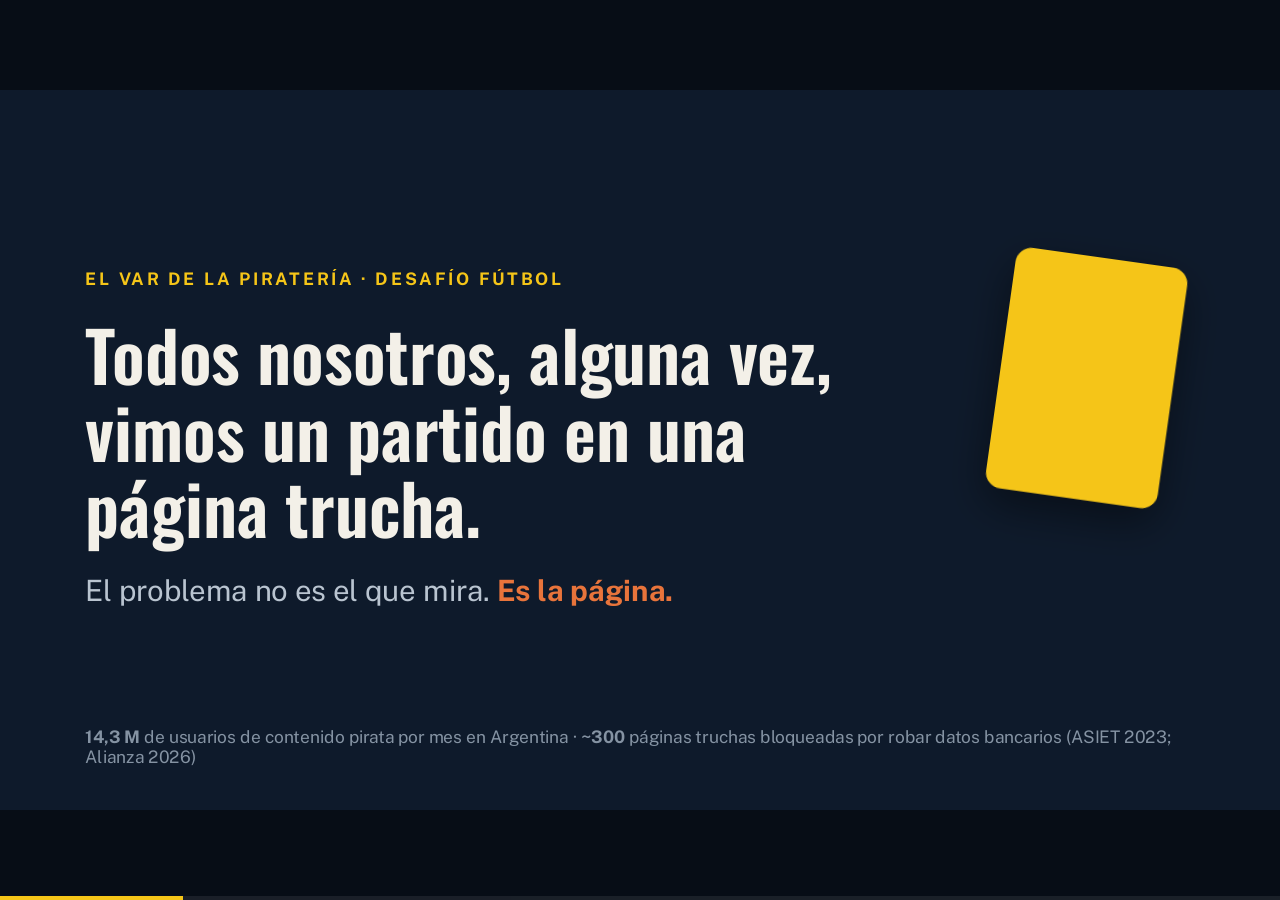
==== entrega/pitch-var-de-la-pirateria.html @ 670d2a21 "Pitch: presentación HTML con animaciones y el video de la app Co-Authored-By: Claude Opus 5.5 <norep" ====
<!doctype html>
<html lang="es">
<head>
<meta charset="utf-8">
<meta name="viewport" content="width=device-width, initial-scale=1">
<title>El VAR de la piratería</title>
<link rel="preconnect" href="https://fonts.googleapis.com">
<link rel="stylesheet" href="https://fonts.googleapis.com/css2?family=Oswald:wght@400..700&family=Public+Sans:wght@400;600;700&display=swap">
<style>
*{box-sizing:border-box;margin:0}
html,body{height:100%;background:#070D16;overflow:hidden;font-family:'Public Sans',Arial,sans-serif}
h1,h2,h3,p{font-weight:inherit}
#escenario{position:absolute;left:50%;top:50%;width:1920px;height:1080px;transform-origin:0 0}
.diapo{position:absolute;inset:0;width:1920px;height:1080px;overflow:hidden;opacity:0;visibility:hidden;transition:opacity .6s ease,visibility 0s linear .6s}
.diapo.activa{opacity:1;visibility:visible;transition:opacity .6s ease,visibility 0s}
.flecha{width:40px;font-size:44px;font-weight:700;text-align:center;color:#0E1A2B}
/* animaciones de entrada */
.diapo .anim{opacity:0}
.diapo.activa .anim{animation:entra .7s cubic-bezier(.2,.7,.2,1) both;animation-delay:calc(var(--i) * 140ms + 150ms)}
@keyframes entra{from{opacity:0;transform:translateY(28px)}to{opacity:1;transform:none}}
.diapo .tarjeta{opacity:0}
.diapo.activa .tarjeta{animation:tarjeta 1s cubic-bezier(.2,.9,.25,1.2) both .5s}
@keyframes tarjeta{from{opacity:0;transform:translateY(-160px) rotate(-30deg) scale(.7)}to{opacity:1;transform:rotate(8deg)}}
.diapo.activa .grande{animation:grande .9s cubic-bezier(.2,.8,.2,1) both;animation-delay:calc(var(--i) * 140ms + 150ms)}
@keyframes grande{from{opacity:0;transform:scale(.6)}to{opacity:1;transform:none}}
@keyframes pulso{0%,100%{opacity:1}50%{opacity:.35}}
.vivo{animation:pulso 1.4s ease-in-out infinite}
/* controles */
#barra{position:fixed;left:0;right:0;bottom:0;height:4px;background:rgba(255,255,255,.08)}
#progreso{height:100%;background:#F5C518;transition:width .4s ease}
#ayuda{position:fixed;right:16px;bottom:14px;font:13px 'Public Sans',Arial,sans-serif;color:#8593A3;opacity:.0;transition:opacity .3s}
body:hover #ayuda{opacity:.9}
#notas{position:fixed;left:16px;right:16px;bottom:16px;max-height:40vh;overflow:auto;background:rgba(14,26,43,.94);color:#F3F0E8;
  font:20px/1.45 'Public Sans',Arial,sans-serif;padding:20px 24px;border-radius:12px;border:1px solid #23364F;display:none}
#notas.ver{display:block}
</style>
</head>
<body>
<div id="escenario">
<section class="diapo" id="cover" style="background:#0E1A2B;color:#F3F0E8;font-family:'Public Sans', Arial, sans-serif;padding:128px 128px 160px;display:flex;flex-direction:column;justify-content:center;gap:40px">
<div style="position:absolute;left:1500px;top:250px;width:260px;height:364px;background:#F5C518;border-radius:24px;transform:rotate(8deg);box-shadow:0px 24px 64px rgba(0,0,0,0.45)"></div>
<p style="font-size:26px;font-weight:700;letter-spacing:4px;text-transform:uppercase;color:#F5C518">El VAR de la piratería · Desafío Fútbol</p>
<div style="width:1260px;display:flex;flex-direction:column;gap:40px">
<h1 style="font-family:'Oswald', Arial, sans-serif;font-size:104px;font-weight:600;line-height:1.1">Todos nosotros, alguna vez, vimos un partido en una página trucha.</h1>
<p style="font-size:44px;line-height:1.3;color:#B9C4D0">El problema no es el que mira. <b><span style="color:#E8743B">Es la página.</span></b></p>
</div>
<p style="position:absolute;left:128px;bottom:64px;width:1664px;font-size:26px;color:#8593A3"><b>14,3 M</b> de usuarios de contenido pirata por mes en Argentina · <b>~300</b> páginas truchas bloqueadas por robar datos bancarios (ASIET 2023; Alianza 2026)</p>

</section>
<section class="diapo" id="problema" style="background:#F3F0E8;color:#0E1A2B;font-family:'Public Sans', Arial, sans-serif;padding:128px;display:flex;flex-direction:column;justify-content:space-between;gap:48px">
<h2 style="font-family:'Oswald', Arial, sans-serif;font-size:80px;font-weight:600;line-height:1.1">Hoy la orden de un juez pasa de mano en mano</h2>
<div style="display:flex;align-items:center;gap:12px">
<div style="flex:1;background:#FBFAF6;border:2px solid #D9D4C7;border-radius:16px;padding:24px"><p style="font-size:30px;font-weight:700;text-align:center">Fiscalía</p></div>
<div class="flecha">&#8594;</div>
<div style="flex:1;background:#FBFAF6;border:2px solid #D9D4C7;border-radius:16px;padding:24px"><p style="font-size:30px;font-weight:700;text-align:center">Juzgado</p></div>
<div class="flecha">&#8594;</div>
<div style="flex:1;background:#FBFAF6;border:2px solid #D9D4C7;border-radius:16px;padding:24px"><p style="font-size:30px;font-weight:700;text-align:center">ENACOM</p></div>
<div class="flecha">&#8594;</div>
<div style="flex:1;background:#FBFAF6;border:2px solid #D9D4C7;border-radius:16px;padding:24px"><p style="font-size:30px;font-weight:700;text-align:center">Cámaras</p></div>
<div class="flecha">&#8594;</div>
<div style="flex:1.4;background:#0E1A2B;border-radius:16px;padding:24px"><p style="font-size:30px;font-weight:700;text-align:center;color:#F5C518">+1.000 empresas de internet</p></div>
</div>
<div style="display:flex;gap:40px">
<div style="flex:1;display:flex;flex-direction:column;gap:12px;border-top:6px solid #0E1A2B;padding:28px 0px 0px 0px">
<h3 style="font-family:'Oswald', Arial, sans-serif;font-size:52px;font-weight:600;line-height:1.1">1 · Llega tarde</h3>
<p style="font-size:30px;line-height:1.4;color:#4A5363">El partido dura 2 horas. La página trucha se muda en minutos.</p>
</div>
<div style="flex:1;display:flex;flex-direction:column;gap:12px;border-top:6px solid #0E1A2B;padding:28px 0px 0px 0px">
<h3 style="font-family:'Oswald', Arial, sans-serif;font-size:52px;font-weight:600;line-height:1.1">2 · Llega a medias</h3>
<p style="font-size:30px;line-height:1.4;color:#4A5363">Las grandes bloquean. La cooperativa de un pueblo de la Puna ni se entera.</p>
</div>
<div style="flex:1;display:flex;flex-direction:column;gap:12px;border-top:6px solid #C4511A;padding:28px 0px 0px 0px">
<h3 style="font-family:'Oswald', Arial, sans-serif;font-size:52px;font-weight:600;line-height:1.1;color:#C4511A">3 · Rompe cosas</h3>
<p style="font-size:30px;line-height:1.4;color:#4A5363">Se cae también la panadería del barrio. Y nadie sabe quién bloqueó qué.</p>
</div>
</div>

</section>
<section class="diapo" id="solucion" style="background:#F5C518;color:#0E1A2B;font-family:'Public Sans', Arial, sans-serif;padding:128px;display:flex;flex-direction:column;justify-content:center;gap:40px">
<p style="font-size:28px;font-weight:700;letter-spacing:4px;text-transform:uppercase">Nuestra solución</p>
<h1 style="font-family:'Oswald', Arial, sans-serif;font-size:150px;font-weight:700;line-height:1.0;text-transform:uppercase">El VAR de la piratería</h1>
<div style="width:1400px">
<p style="font-size:40px;line-height:1.35;font-weight:600">La jugada llega grabada, el juez la mira, cobra, y la decisión vale en toda la cancha al mismo tiempo.</p>
</div>
<div style="display:flex;gap:32px">
<div style="flex:1;display:flex;flex-direction:column;gap:8px;border-top:6px solid #0E1A2B;padding:24px 0px 0px 0px">
<p style="font-family:'Oswald', Arial, sans-serif;font-size:36px;font-weight:700">1</p>
<p style="font-size:30px;line-height:1.3;font-weight:600">Detecta la página y arma la prueba sola</p>
</div>
<div style="flex:1;display:flex;flex-direction:column;gap:8px;border-top:6px solid #0E1A2B;padding:24px 0px 0px 0px">
<p style="font-family:'Oswald', Arial, sans-serif;font-size:36px;font-weight:700">2</p>
<p style="font-size:30px;line-height:1.3;font-weight:600">El juez de turno firma con un toque</p>
</div>
<div style="flex:1;display:flex;flex-direction:column;gap:8px;border-top:6px solid #0E1A2B;padding:24px 0px 0px 0px">
<p style="font-family:'Oswald', Arial, sans-serif;font-size:36px;font-weight:700">3</p>
<p style="font-size:30px;line-height:1.3;font-weight:600">Llega a todas las empresas a la vez</p>
</div>
<div style="flex:1;display:flex;flex-direction:column;gap:8px;border-top:6px solid #0E1A2B;padding:24px 0px 0px 0px">
<p style="font-family:'Oswald', Arial, sans-serif;font-size:36px;font-weight:700">4</p>
<p style="font-size:30px;line-height:1.3;font-weight:600">Se apaga solo con el pitazo final</p>
</div>
</div>

</section>
<section class="diapo" id="app-pedido" style="background:#F3F0E8;color:#0E1A2B;font-family:'Public Sans', Arial, sans-serif;padding:96px 128px;display:flex;flex-direction:row;align-items:center;gap:112px">
<div style="background:#0E1A2B;padding:14px;border-radius:52px;box-shadow:0px 32px 80px rgba(14,26,43,0.35)">
<video class="video-app" src="[data-uri]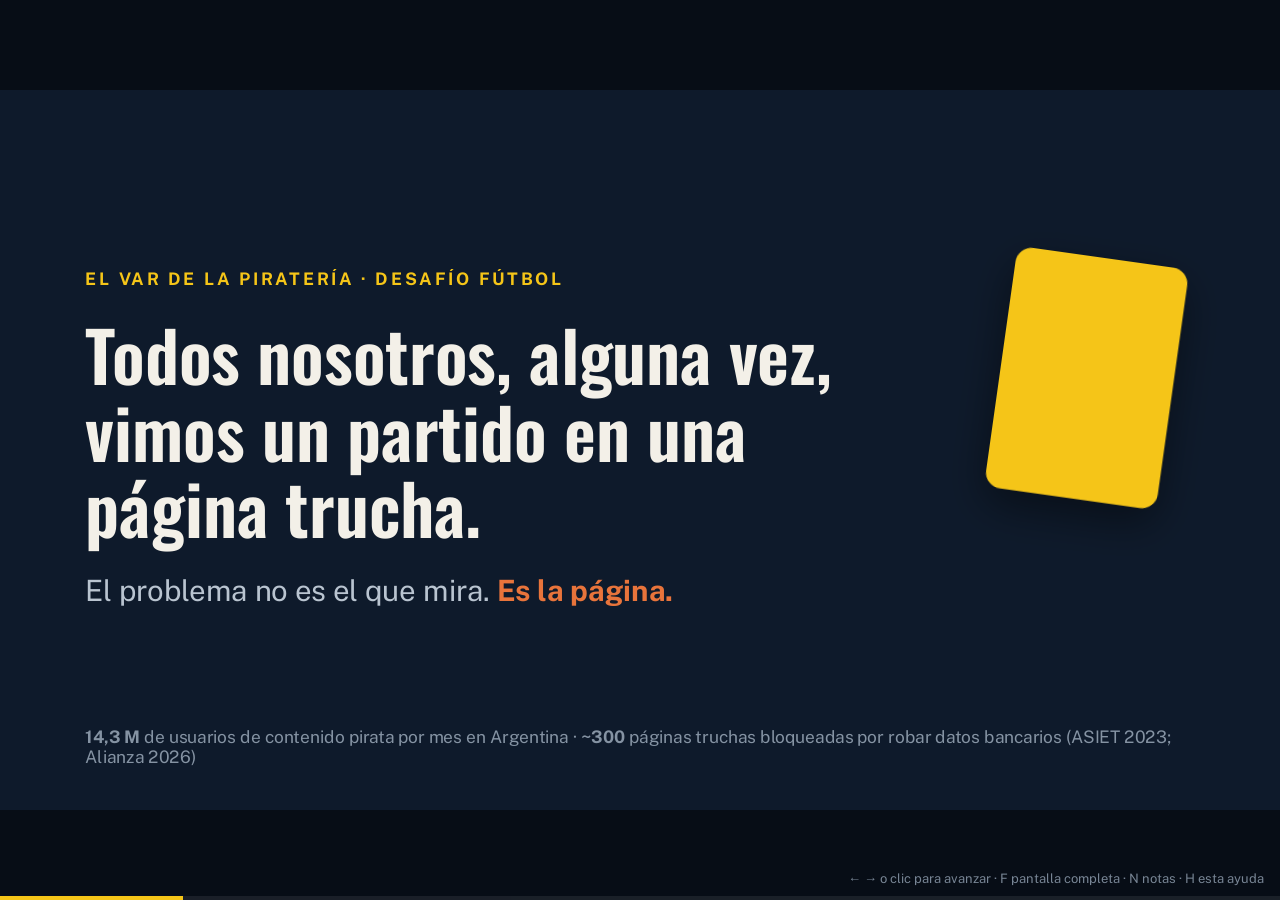
